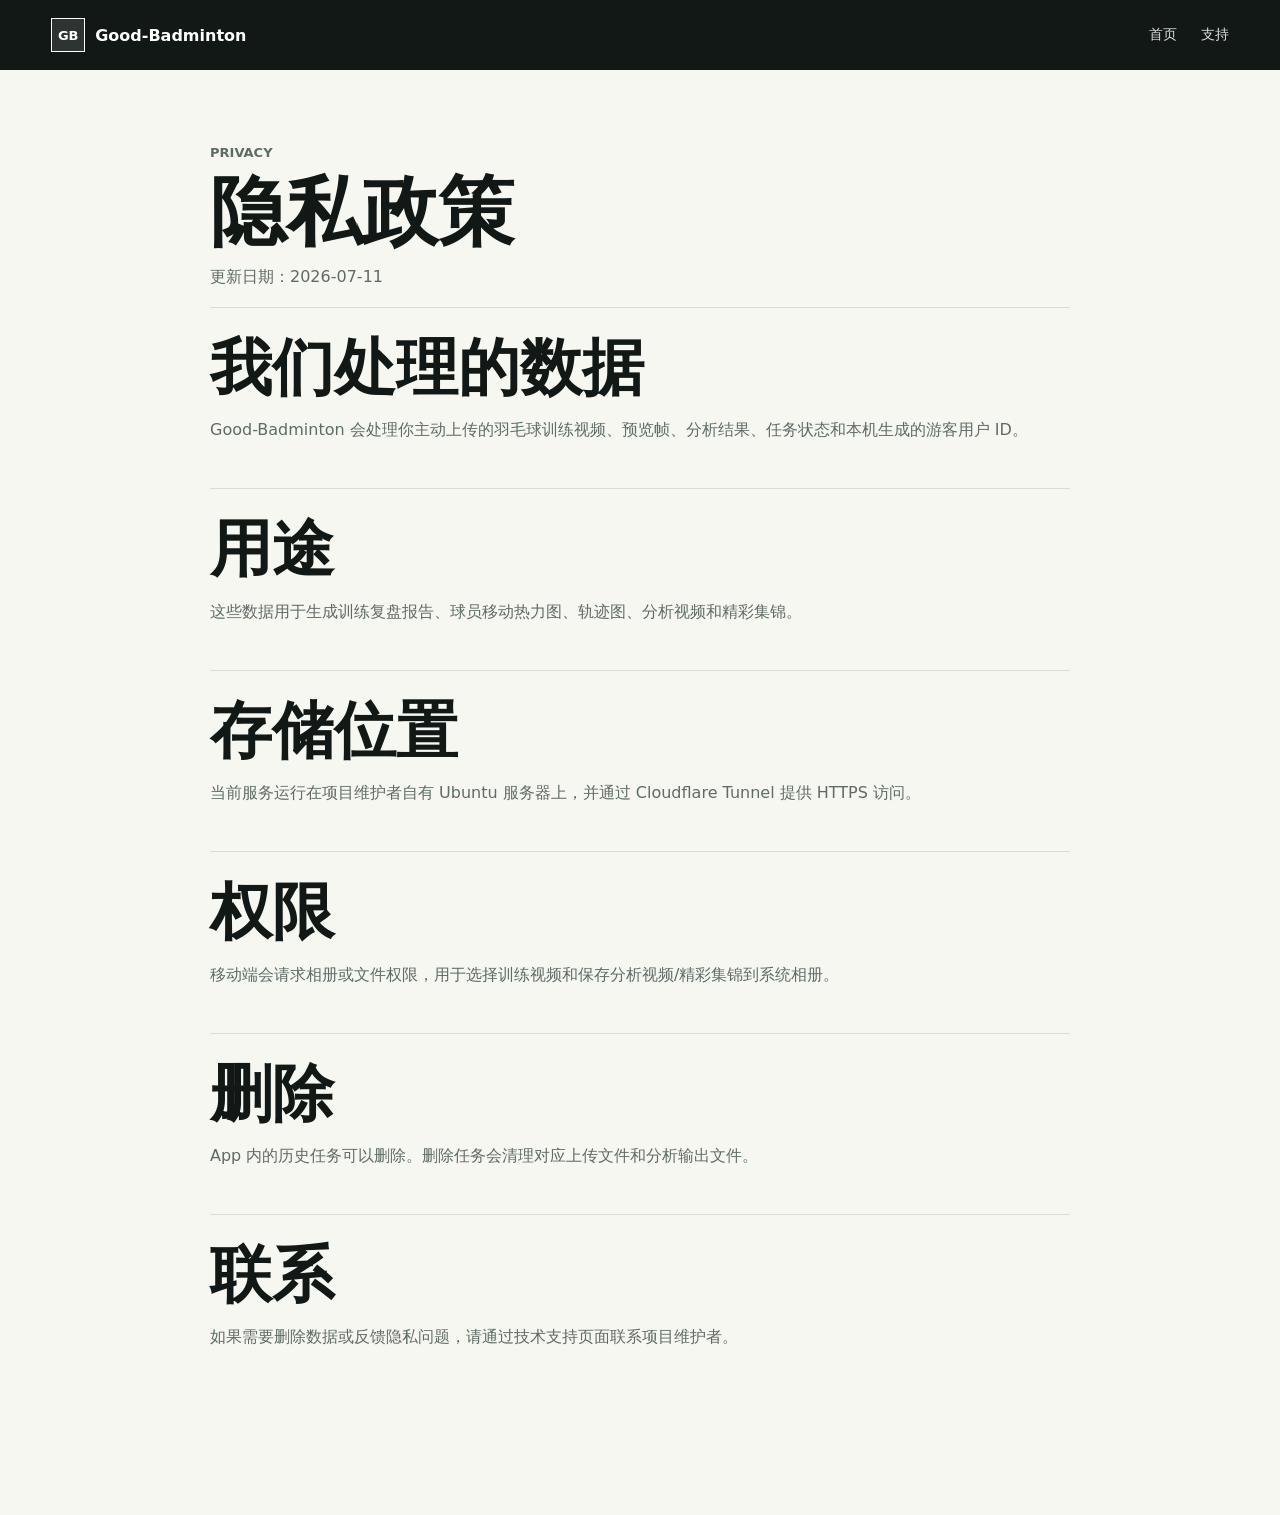
==== website/privacy.html @ c40ebda5 "feat(website): add product site and support pages" ====
<!doctype html>
<html lang="zh-CN">
  <head>
    <meta charset="utf-8" />
    <meta name="viewport" content="width=device-width, initial-scale=1" />
    <title>隐私政策 | Good-Badminton</title>
    <link rel="stylesheet" href="./styles.css" />
  </head>
  <body class="plain-page">
    <header class="site-header solid">
      <a class="brand" href="./index.html"><span class="brand-mark">GB</span><span>Good-Badminton</span></a>
      <nav class="nav-links" aria-label="主导航">
        <a href="./index.html">首页</a>
        <a href="./support.html">支持</a>
      </nav>
    </header>
    <main class="document">
      <p class="eyebrow">Privacy</p>
      <h1>隐私政策</h1>
      <p>更新日期：2026-07-11</p>
      <section>
        <h2>我们处理的数据</h2>
        <p>Good-Badminton 会处理你主动上传的羽毛球训练视频、预览帧、分析结果、任务状态和本机生成的游客用户 ID。</p>
      </section>
      <section>
        <h2>用途</h2>
        <p>这些数据用于生成训练复盘报告、球员移动热力图、轨迹图、分析视频和精彩集锦。</p>
      </section>
      <section>
        <h2>存储位置</h2>
        <p>当前服务运行在项目维护者自有 Ubuntu 服务器上，并通过 Cloudflare Tunnel 提供 HTTPS 访问。</p>
      </section>
      <section>
        <h2>权限</h2>
        <p>移动端会请求相册或文件权限，用于选择训练视频和保存分析视频/精彩集锦到系统相册。</p>
      </section>
      <section>
        <h2>删除</h2>
        <p>App 内的历史任务可以删除。删除任务会清理对应上传文件和分析输出文件。</p>
      </section>
      <section>
        <h2>联系</h2>
        <p>如果需要删除数据或反馈隐私问题，请通过技术支持页面联系项目维护者。</p>
      </section>
    </main>
  </body>
</html>
---- website/styles.css ----
:root {
  --ink: #111816;
  --muted: #5f6b66;
  --paper: #f7f7f2;
  --panel: #ffffff;
  --line: #d9ddd5;
  --green: #1c6b4a;
  --green-dark: #0e3d2c;
  --amber: #d79a2b;
  --red: #b44a45;
  --blue: #315f8c;
}

* {
  box-sizing: border-box;
}

html {
  scroll-behavior: smooth;
}

body {
  margin: 0;
  background: var(--paper);
  color: var(--ink);
  font-family: Inter, "Noto Sans SC", "Microsoft YaHei", system-ui, sans-serif;
  letter-spacing: 0;
}

a {
  color: inherit;
}

.site-header {
  position: fixed;
  top: 0;
  left: 0;
  right: 0;
  z-index: 20;
  display: flex;
  align-items: center;
  justify-content: space-between;
  padding: 18px clamp(18px, 4vw, 56px);
  color: #fff;
}

.site-header.solid {
  position: sticky;
  background: var(--ink);
}

.brand {
  display: inline-flex;
  align-items: center;
  gap: 10px;
  min-width: 0;
  text-decoration: none;
  font-weight: 800;
}

.brand-mark {
  display: grid;
  width: 34px;
  height: 34px;
  place-items: center;
  border: 1px solid currentColor;
  background: rgba(255, 255, 255, 0.12);
  font-size: 13px;
}

.nav-links {
  display: flex;
  flex-shrink: 0;
  gap: clamp(12px, 2vw, 24px);
  font-size: 14px;
}

.nav-links a {
  text-decoration: none;
  opacity: 0.86;
  white-space: nowrap;
}

.nav-links a:hover {
  opacity: 1;
}

.hero {
  position: relative;
  min-height: 88vh;
  display: flex;
  align-items: flex-end;
  overflow: hidden;
  background: var(--ink);
}

.hero-media {
  position: absolute;
  inset: 0;
  width: 100%;
  height: 100%;
  object-fit: cover;
}

.hero-shade {
  position: absolute;
  inset: 0;
  background:
    linear-gradient(90deg, rgba(6, 11, 9, 0.92), rgba(6, 11, 9, 0.5) 50%, rgba(6, 11, 9, 0.18)),
    linear-gradient(0deg, rgba(6, 11, 9, 0.82), rgba(6, 11, 9, 0.1) 45%);
}

.hero-content {
  position: relative;
  z-index: 1;
  max-width: 850px;
  padding: 0 clamp(20px, 5vw, 72px) 112px;
  color: #fff;
}

.eyebrow {
  margin: 0 0 12px;
  color: var(--amber);
  font-size: 13px;
  font-weight: 800;
  text-transform: uppercase;
}

h1,
h2,
h3,
p {
  letter-spacing: 0;
}

h1 {
  margin: 0;
  font-size: clamp(58px, 9vw, 132px);
  line-height: 0.92;
}

h2 {
  margin: 0;
  font-size: clamp(32px, 5vw, 62px);
  line-height: 1.04;
}

h3 {
  margin: 0 0 10px;
  font-size: 20px;
}

.hero-copy {
  max-width: 680px;
  margin: 26px 0 0;
  color: rgba(255, 255, 255, 0.86);
  font-size: clamp(18px, 2.2vw, 25px);
  line-height: 1.55;
}

.hero-actions {
  display: flex;
  flex-wrap: wrap;
  gap: 12px;
  margin-top: 32px;
}

.button {
  display: inline-flex;
  align-items: center;
  min-height: 46px;
  padding: 0 18px;
  border: 1px solid rgba(255, 255, 255, 0.55);
  text-decoration: none;
  font-weight: 800;
}

.button.primary {
  background: #fff;
  color: var(--ink);
}

.button.secondary {
  color: #fff;
}

.live-strip {
  position: absolute;
  left: clamp(20px, 5vw, 72px);
  right: clamp(20px, 5vw, 72px);
  bottom: 26px;
  z-index: 2;
  display: flex;
  align-items: center;
  gap: 12px;
  min-height: 46px;
  color: #fff;
  border-top: 1px solid rgba(255, 255, 255, 0.3);
  font-size: 14px;
}

.pulse {
  width: 10px;
  height: 10px;
  border-radius: 50%;
  background: var(--red);
}

.pulse.ok {
  background: #55d584;
}

.strip-divider {
  width: 1px;
  height: 20px;
  background: rgba(255, 255, 255, 0.4);
}

.section,
.split-section {
  padding: clamp(58px, 9vw, 118px) clamp(20px, 5vw, 72px);
}

.section-heading {
  max-width: 940px;
  margin-bottom: 32px;
}

.workflow,
.status-grid {
  display: grid;
  grid-template-columns: repeat(4, minmax(0, 1fr));
  gap: 14px;
}

.step,
.status-grid article {
  min-height: 210px;
  padding: 22px;
  background: var(--panel);
  border: 1px solid var(--line);
}

.step span {
  display: block;
  margin-bottom: 38px;
  color: var(--green);
  font-weight: 900;
}

.step p,
.status-grid p,
.copy-panel p,
.document p,
.document li {
  color: var(--muted);
  line-height: 1.75;
}

.split-section {
  display: grid;
  grid-template-columns: minmax(0, 1fr) minmax(280px, 430px);
  gap: clamp(28px, 6vw, 88px);
  align-items: center;
  background: #e9eee8;
}

.copy-panel {
  max-width: 800px;
}

.facts {
  display: grid;
  gap: 14px;
  margin-top: 28px;
}

.facts div {
  display: grid;
  grid-template-columns: 128px 1fr;
  gap: 14px;
  padding: 14px 0;
  border-top: 1px solid #cbd4ca;
}

.facts dt {
  font-weight: 900;
}

.facts dd {
  margin: 0;
  color: var(--muted);
  overflow-wrap: anywhere;
}

.phone-frame {
  padding: 12px;
  background: #101816;
  border: 1px solid #2f3a36;
  box-shadow: 0 22px 80px rgba(13, 26, 20, 0.25);
}

.phone-frame img {
  display: block;
  width: 100%;
  aspect-ratio: 9 / 16;
  object-fit: cover;
}

.media-section {
  background: var(--ink);
  color: #fff;
}

.media-grid {
  display: grid;
  grid-template-columns: repeat(2, minmax(0, 1fr));
  gap: 18px;
}

figure {
  margin: 0;
  background: #0c1110;
  border: 1px solid rgba(255, 255, 255, 0.12);
}

figure img {
  display: block;
  width: 100%;
  height: 340px;
  object-fit: cover;
  object-position: top center;
}

figcaption {
  padding: 14px 16px;
  color: rgba(255, 255, 255, 0.82);
  font-weight: 800;
}

.status-section {
  background: var(--paper);
}

.status-grid {
  grid-template-columns: repeat(3, minmax(0, 1fr));
}

.site-footer {
  display: flex;
  justify-content: space-between;
  gap: 16px;
  padding: 28px clamp(20px, 5vw, 72px);
  color: #fff;
  background: var(--ink);
}

.site-footer nav {
  display: flex;
  gap: 16px;
  flex-wrap: wrap;
}

.site-footer a {
  color: #fff;
  text-decoration: none;
  opacity: 0.78;
}

.plain-page {
  background: var(--paper);
}

.document {
  width: min(860px, calc(100% - 40px));
  margin: 72px auto 120px;
}

.document h1 {
  color: var(--ink);
  font-size: clamp(42px, 7vw, 76px);
}

.document section {
  padding: 28px 0;
  border-top: 1px solid var(--line);
}

.document pre {
  overflow-x: auto;
  padding: 18px;
  background: #111816;
  color: #edf5ef;
}

@media (max-width: 840px) {
  .site-header {
    align-items: center;
    gap: 12px;
    padding: 14px 18px;
  }

  .nav-links {
    gap: 12px;
    font-size: 13px;
  }

  .hero {
    min-height: 92vh;
  }

  .hero-content {
    padding: 0 20px 110px;
  }

  .live-strip {
    left: 20px;
    right: 20px;
    flex-wrap: wrap;
    align-content: center;
  }

  .workflow,
  .status-grid,
  .media-grid,
  .split-section {
    grid-template-columns: 1fr;
  }

  .step {
    min-height: 160px;
  }

  .facts div {
    grid-template-columns: 1fr;
  }

  figure img {
    height: 260px;
  }

  .site-footer {
    flex-direction: column;
  }
}
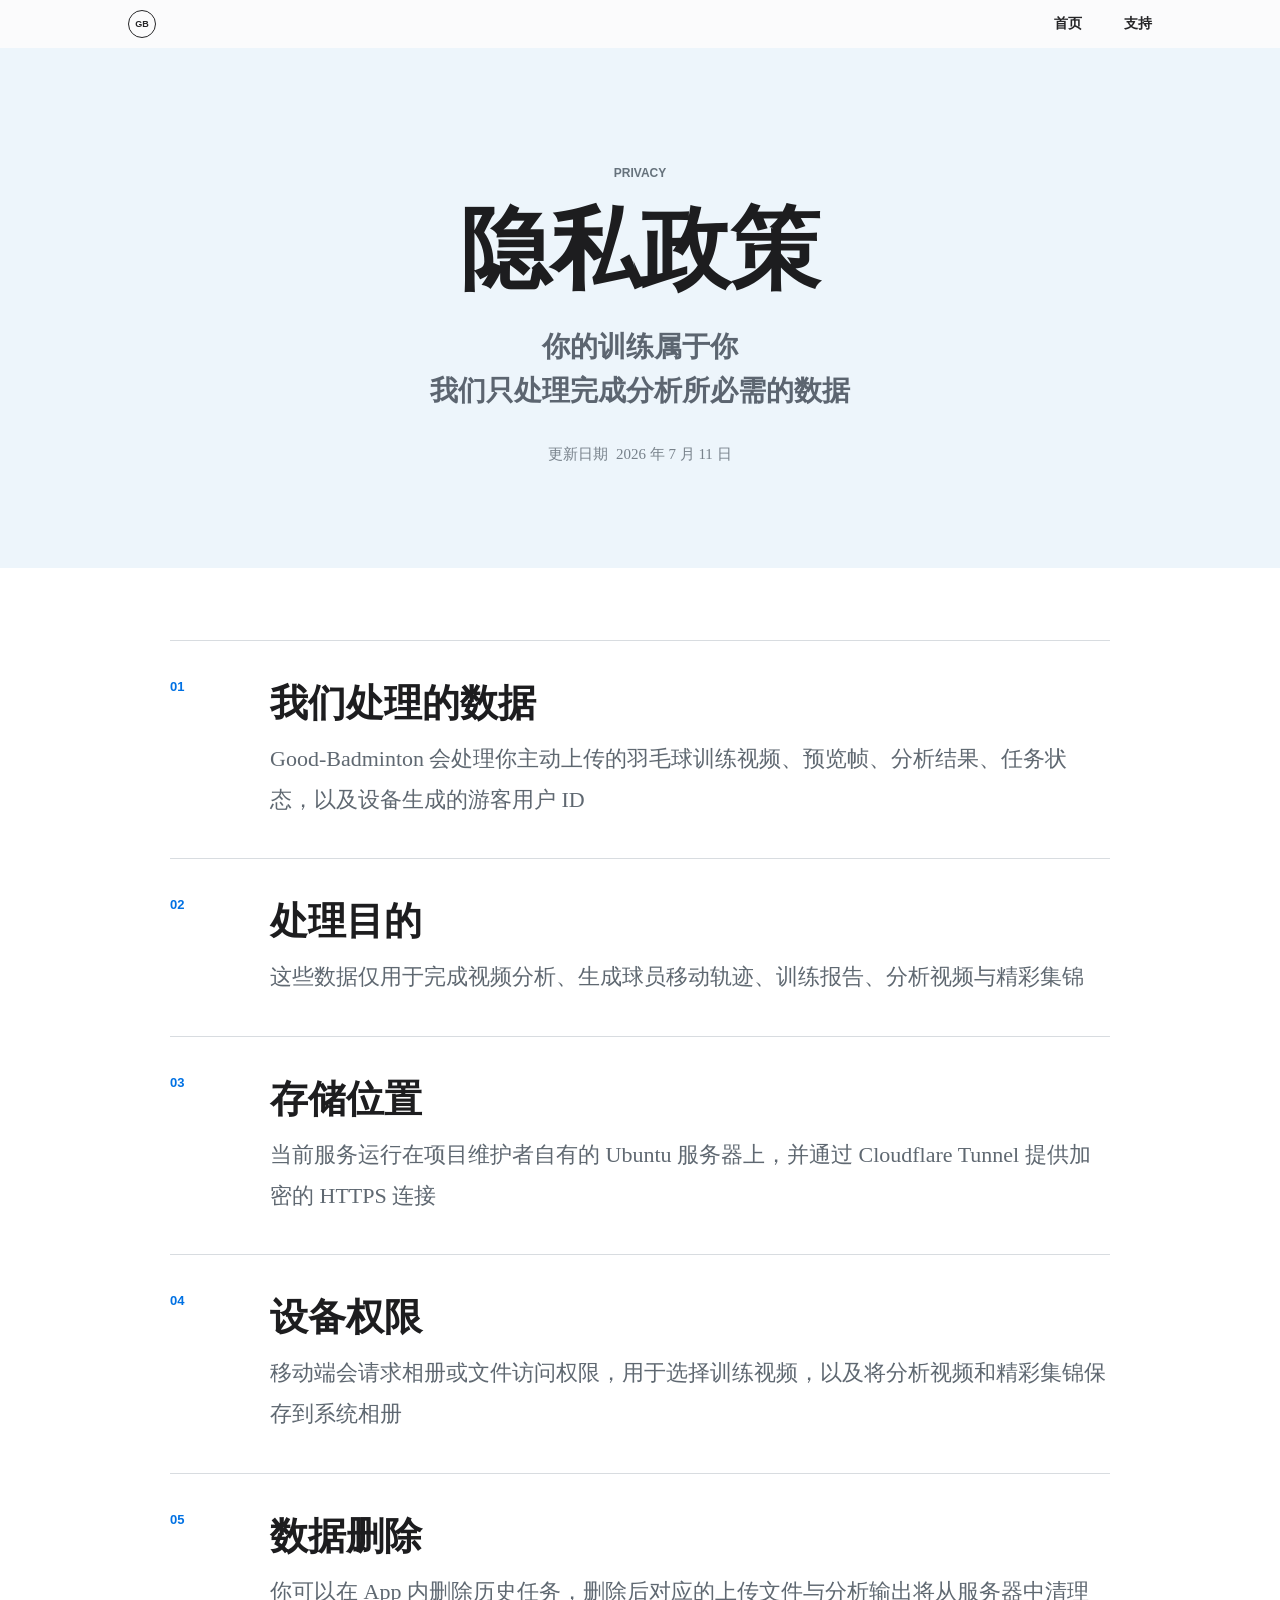
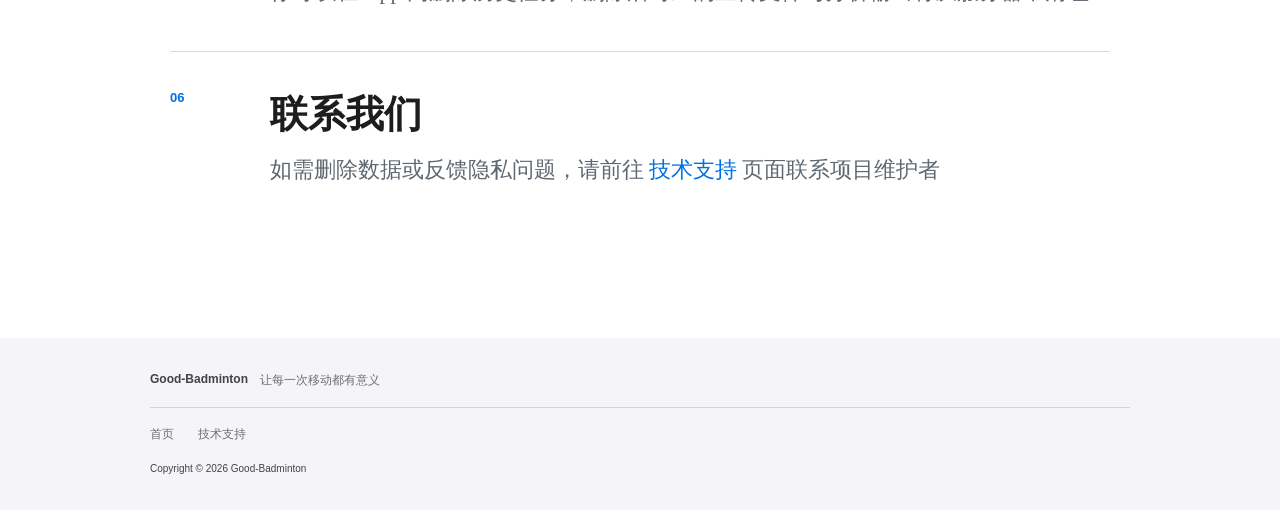
==== commit 5010d376: "feat(website): align privacy and support pages with brand" ====
--- a/website/privacy.html
+++ b/website/privacy.html
@@ -3,45 +3,34 @@
   <head>
     <meta charset="utf-8" />
     <meta name="viewport" content="width=device-width, initial-scale=1" />
+    <meta name="description" content="Good-Badminton 隐私政策" />
     <title>隐私政策 | Good-Badminton</title>
-    <link rel="stylesheet" href="./styles.css" />
+    <link rel="stylesheet" href="./landing-apple.css?v=20260711-4" />
   </head>
-  <body class="plain-page">
-    <header class="site-header solid">
-      <a class="brand" href="./index.html"><span class="brand-mark">GB</span><span>Good-Badminton</span></a>
-      <nav class="nav-links" aria-label="主导航">
-        <a href="./index.html">首页</a>
-        <a href="./support.html">支持</a>
-      </nav>
+  <body class="legal-page">
+    <header class="global-nav">
+      <a class="symbol" href="./index.html" aria-label="Good-Badminton 首页">GB</a>
+      <nav aria-label="主导航"><a href="./index.html">首页</a><a href="./support.html">支持</a></nav>
     </header>
-    <main class="document">
-      <p class="eyebrow">Privacy</p>
-      <h1>隐私政策</h1>
-      <p>更新日期：2026-07-11</p>
-      <section>
-        <h2>我们处理的数据</h2>
-        <p>Good-Badminton 会处理你主动上传的羽毛球训练视频、预览帧、分析结果、任务状态和本机生成的游客用户 ID。</p>
+
+    <main>
+      <section class="legal-hero">
+        <p class="legal-label">PRIVACY</p>
+        <h1>隐私政策</h1>
+        <p class="legal-intro">你的训练属于你<br />我们只处理完成分析所必需的数据</p>
+        <p class="updated">更新日期&nbsp;&nbsp;2026 年 7 月 11 日</p>
       </section>
-      <section>
-        <h2>用途</h2>
-        <p>这些数据用于生成训练复盘报告、球员移动热力图、轨迹图、分析视频和精彩集锦。</p>
-      </section>
-      <section>
-        <h2>存储位置</h2>
-        <p>当前服务运行在项目维护者自有 Ubuntu 服务器上，并通过 Cloudflare Tunnel 提供 HTTPS 访问。</p>
-      </section>
-      <section>
-        <h2>权限</h2>
-        <p>移动端会请求相册或文件权限，用于选择训练视频和保存分析视频/精彩集锦到系统相册。</p>
-      </section>
-      <section>
-        <h2>删除</h2>
-        <p>App 内的历史任务可以删除。删除任务会清理对应上传文件和分析输出文件。</p>
-      </section>
-      <section>
-        <h2>联系</h2>
-        <p>如果需要删除数据或反馈隐私问题，请通过技术支持页面联系项目维护者。</p>
-      </section>
+
+      <div class="legal-content">
+        <section><span>01</span><div><h2>我们处理的数据</h2><p>Good-Badminton 会处理你主动上传的羽毛球训练视频、预览帧、分析结果、任务状态，以及设备生成的游客用户 ID</p></div></section>
+        <section><span>02</span><div><h2>处理目的</h2><p>这些数据仅用于完成视频分析、生成球员移动轨迹、训练报告、分析视频与精彩集锦</p></div></section>
+        <section><span>03</span><div><h2>存储位置</h2><p>当前服务运行在项目维护者自有的 Ubuntu 服务器上，并通过 Cloudflare Tunnel 提供加密的 HTTPS 连接</p></div></section>
+        <section><span>04</span><div><h2>设备权限</h2><p>移动端会请求相册或文件访问权限，用于选择训练视频，以及将分析视频和精彩集锦保存到系统相册</p></div></section>
+        <section><span>05</span><div><h2>数据删除</h2><p>你可以在 App 内删除历史任务，删除后对应的上传文件与分析输出将从服务器中清理</p></div></section>
+        <section><span>06</span><div><h2>联系我们</h2><p>如需删除数据或反馈隐私问题，请前往<a href="./support.html">技术支持</a>页面联系项目维护者</p></div></section>
+      </div>
     </main>
+
+    <footer><div><strong>Good-Badminton</strong><span>让每一次移动都有意义</span></div><nav><a href="./index.html">首页</a><a href="./support.html">技术支持</a></nav><small>Copyright © 2026 Good-Badminton</small></footer>
   </body>
 </html>
--- a/website/landing-apple.css
+++ b/website/landing-apple.css
@@ -0,0 +1,116 @@
+:root { --ink: #1d1d1f; --blue: #0071e3; --blue-bright: #2997ff; --soft: #f5f5f7; --ice: #edf5fb; }
+* { box-sizing: border-box; }
+html { scroll-behavior: smooth; }
+body { margin: 0; background: #fff; color: var(--ink); font-family: KaiTi, STKaiti, "AR PL UKai CN", "Noto Serif CJK SC", serif; letter-spacing: 0; }
+a { color: inherit; }
+.global-nav { position: sticky; z-index: 50; top: 0; height: 48px; display: flex; align-items: center; justify-content: space-between; padding: 0 max(22px, calc((100vw - 1024px) / 2)); background: rgba(250,250,252,.82); color: #252527; backdrop-filter: saturate(180%) blur(20px); }
+.symbol { display: grid; width: 28px; height: 28px; place-items: center; border: 1.5px solid #252527; border-radius: 50%; font-family: -apple-system, BlinkMacSystemFont, "Segoe UI", Arial, sans-serif; font-size: 9px; font-weight: 750; text-decoration: none; }
+.global-nav nav { display: flex; gap: clamp(22px, 4vw, 42px); }
+.global-nav nav a { font-size: 14px; font-weight: 600; text-decoration: none; }
+.global-nav nav a:hover { color: var(--blue); }
+.light-section, .dark-section { position: relative; overflow: hidden; }
+.hero { min-height: calc(100svh - 48px); display: flex; flex-direction: column; align-items: center; background: var(--ice); text-align: center; }
+.headline { position: relative; z-index: 2; width: min(1100px, 100%); padding: clamp(50px, 7vh, 78px) 24px 0; }
+.product-name { margin: 0 0 9px; font-family: -apple-system, BlinkMacSystemFont, "Segoe UI", Arial, sans-serif; font-size: clamp(21px, 2vw, 29px); font-weight: 650; }
+h1, h2, p { letter-spacing: 0; }
+h1 { margin: 0; font-size: clamp(44px, 5vw, 70px); font-weight: 700; line-height: 1.18; }
+.links { display: flex; justify-content: center; gap: 34px; margin-top: 22px; }
+.links a, .statement-copy > a { color: var(--blue); font-size: clamp(18px, 1.45vw, 21px); font-weight: 600; text-decoration: none; }
+.links a:hover, .statement-copy > a:hover { text-decoration: underline; }
+.hero-product { width: 100%; min-height: 420px; flex: 1; display: block; object-fit: cover; object-position: center; mix-blend-mode: multiply; }
+.statement { min-height: 92svh; display: grid; align-items: center; padding: 11vh clamp(24px, 8vw, 130px); background: #020406; color: #f5f5f7; }
+.dark-product { position: absolute; inset: 0; width: 100%; height: 100%; object-fit: cover; object-position: center; }
+.statement::after { content: ""; position: absolute; inset: 0; background: linear-gradient(90deg, rgba(0,0,0,.32), transparent 56%); }
+.statement-copy { position: relative; z-index: 2; width: min(720px, 52vw); }
+.statement-copy p, .detail-copy p, .closing-copy p { margin: 0 0 15px; font-size: clamp(21px, 1.8vw, 27px); font-weight: 600; line-height: 1.4; }
+.statement h2, .detail h2, .closing h2 { margin: 0; font-size: clamp(52px, 7vw, 96px); font-weight: 700; line-height: 1.12; }
+.statement h2 span { color: #a7c9e8; }
+.statement-copy > a { display: inline-block; margin-top: 30px; color: var(--blue-bright); }
+.detail { min-height: 100svh; display: flex; flex-direction: column; align-items: center; justify-content: space-between; padding: 12vh 24px 0; background: #fff; text-align: center; }
+.detail-copy { position: relative; z-index: 2; width: min(1100px, 100%); }
+.detail h2 { font-size: clamp(50px, 6.5vw, 90px); }
+.detail h2 span { background: linear-gradient(90deg, #0071e3, #53b7df); -webkit-background-clip: text; color: transparent; }
+.detail-product { display: block; width: min(1200px, 100vw); height: min(54vw, 560px); object-fit: cover; object-position: center 64%; mix-blend-mode: multiply; }
+.closing { min-height: 72svh; display: grid; place-items: center; padding: 80px 24px; background: radial-gradient(circle at 50% 85%, #15334c 0, #07111a 34%, #020406 70%); color: #f5f5f7; text-align: center; }
+.closing h2 { background: linear-gradient(90deg, #f5f5f7, #a5bdcf); -webkit-background-clip: text; color: transparent; }
+.closing .links a { color: #2997ff; }
+footer { padding: 34px max(22px, calc((100vw - 980px) / 2)); background: var(--soft); color: #6e6e73; font-size: 12px; }
+footer > div { display: flex; gap: 12px; padding-bottom: 18px; border-bottom: 1px solid #d2d2d7; }
+footer strong, footer small { color: #424245; font-family: -apple-system, BlinkMacSystemFont, "Segoe UI", Arial, sans-serif; }
+footer nav { display: flex; gap: 24px; padding: 18px 0; }
+footer a { text-decoration: none; } footer a:hover { text-decoration: underline; }
+.reveal { opacity: 0; transform: translateY(28px); transition: opacity .8s ease, transform .8s ease; }
+.reveal.visible { opacity: 1; transform: translateY(0); }
+@media (max-width: 600px) {
+  .global-nav { padding: 0 18px; }
+  .global-nav nav { gap: 18px; }
+  .headline { padding: 42px 18px 0; }
+  .product-name { margin-bottom: 8px; font-size: 20px; }
+  h1 { font-size: clamp(38px, 11vw, 46px); line-height: 1.2; }
+  .links { gap: 20px; margin-top: 15px; }
+  .links a, .statement-copy > a { font-size: 17px; }
+  .hero-product { min-height: 410px; object-position: 42% center; }
+  .statement { min-height: 82svh; padding: 76px 22px; align-items: start; }
+  .statement-copy { width: 100%; }
+  .dark-product { object-position: 61% center; opacity: .82; }
+  .statement::after { background: linear-gradient(0deg, rgba(0,0,0,.15), rgba(0,0,0,.82) 78%); }
+  .statement-copy p, .detail-copy p, .closing-copy p { margin-bottom: 10px; font-size: 19px; }
+  .statement h2, .detail h2, .closing h2 { font-size: clamp(42px, 12.5vw, 52px); line-height: 1.16; }
+  .detail { min-height: 84svh; padding: 76px 18px 0; }
+  .detail-product { width: calc(100% + 36px); height: 350px; max-width: none; object-position: 41% center; }
+  .closing { min-height: 60svh; }
+  footer > div { flex-direction: column; }
+}
+@media (min-width: 601px) and (max-width: 1024px) {
+  .headline { padding-top: 58px; }
+  .hero-product { object-position: 45% center; }
+  .statement { min-height: 82svh; padding-inline: 7vw; }
+  .statement-copy { width: 54vw; }
+  .detail { min-height: 88svh; padding-top: 9vh; }
+}
+@media (min-width: 1600px) {
+  .hero-product { max-height: 760px; }
+  .statement, .detail { min-height: 900px; }
+}
+@media (prefers-reduced-motion: reduce) { html { scroll-behavior: auto; } .reveal { opacity: 1; transform: none; transition: none; } }
+
+/* Privacy and support */
+.legal-page { background: #fff; }
+.legal-hero { min-height: 520px; display: flex; flex-direction: column; align-items: center; justify-content: center; padding: 84px 24px 70px; background: var(--ice); text-align: center; }
+.legal-label { margin: 0 0 18px; color: #66727c; font-family: -apple-system, BlinkMacSystemFont, "Segoe UI", Arial, sans-serif; font-size: 12px; font-weight: 700; }
+.legal-hero h1 { margin: 0; font-size: clamp(56px, 7vw, 92px); line-height: 1.15; }
+.legal-intro { margin: 24px 0 0; color: #5c6570; font-size: clamp(22px, 2.2vw, 30px); font-weight: 600; line-height: 1.55; }
+.updated { margin: 32px 0 0; color: #78828b; font-size: 15px; }
+.legal-content { width: min(940px, calc(100% - 48px)); margin: 0 auto; padding: 72px 0 110px; }
+.legal-content section { display: grid; grid-template-columns: 72px 1fr; gap: 28px; padding: 38px 0; border-top: 1px solid #d8dce0; }
+.legal-content section > span, .support-grid article > span { color: var(--blue); font-family: -apple-system, BlinkMacSystemFont, "Segoe UI", Arial, sans-serif; font-size: 13px; font-weight: 700; }
+.legal-content h2, .support-grid h2, .support-closing h2 { margin: 0; font-size: clamp(28px, 3vw, 40px); line-height: 1.25; }
+.legal-content p, .support-grid p { margin: 12px 0 0; color: #5f6871; font-size: clamp(18px, 1.8vw, 22px); line-height: 1.85; }
+.legal-content p a { margin: 0 5px; color: var(--blue); text-decoration: none; }
+.support-hero { min-height: 580px; background: radial-gradient(circle at 50% 110%, #d7ebfa, #edf5fb 52%, #f7fafc); }
+.status-link { display: flex; align-items: center; gap: 12px; min-width: min(360px, calc(100vw - 48px)); margin-top: 36px; padding: 15px 20px; border: 1px solid #ccd7df; border-radius: 8px; background: rgba(255,255,255,.65); font-size: 18px; font-weight: 600; text-decoration: none; }
+.status-link i { width: 9px; height: 9px; border-radius: 50%; background: #30b45a; box-shadow: 0 0 0 5px rgba(48,180,90,.12); }
+.status-link.offline i { background: #d24a43; box-shadow: 0 0 0 5px rgba(210,74,67,.12); }
+.status-link b { margin-left: auto; color: var(--blue); font-family: Arial, sans-serif; font-size: 24px; }
+.support-grid { width: min(1120px, calc(100% - 48px)); display: grid; grid-template-columns: repeat(2, minmax(0, 1fr)); margin: 0 auto; padding: 80px 0; }
+.support-grid article { min-height: 290px; padding: 36px 42px; border-top: 1px solid #d8dce0; }
+.support-grid article:nth-child(odd) { border-right: 1px solid #d8dce0; }
+.support-grid h2 { margin-top: 30px; }
+.support-closing { padding: 100px 24px 110px; background: #05080b; color: #f5f5f7; text-align: center; }
+.support-closing p { margin: 0 0 12px; color: #9fb5c5; font-size: 21px; }
+.support-closing h2 { font-size: clamp(44px, 6vw, 76px); }
+.support-closing a { display: inline-block; margin-top: 26px; color: var(--blue-bright); font-size: 20px; text-decoration: none; }
+@media (max-width: 600px) {
+  .legal-hero, .support-hero { min-height: 470px; padding: 68px 20px 58px; }
+  .legal-hero h1 { font-size: 54px; }
+  .legal-intro { font-size: 21px; }
+  .legal-content { width: calc(100% - 40px); padding: 44px 0 76px; }
+  .legal-content section { grid-template-columns: 36px 1fr; gap: 14px; padding: 30px 0; }
+  .legal-content h2, .support-grid h2 { font-size: 29px; }
+  .legal-content p, .support-grid p { font-size: 18px; line-height: 1.75; }
+  .support-grid { width: calc(100% - 40px); grid-template-columns: 1fr; padding: 48px 0; }
+  .support-grid article { min-height: 0; padding: 30px 0; }
+  .support-grid article:nth-child(odd) { border-right: 0; }
+  .support-grid h2 { margin-top: 18px; }
+  .support-closing { padding: 78px 20px 84px; }
+}
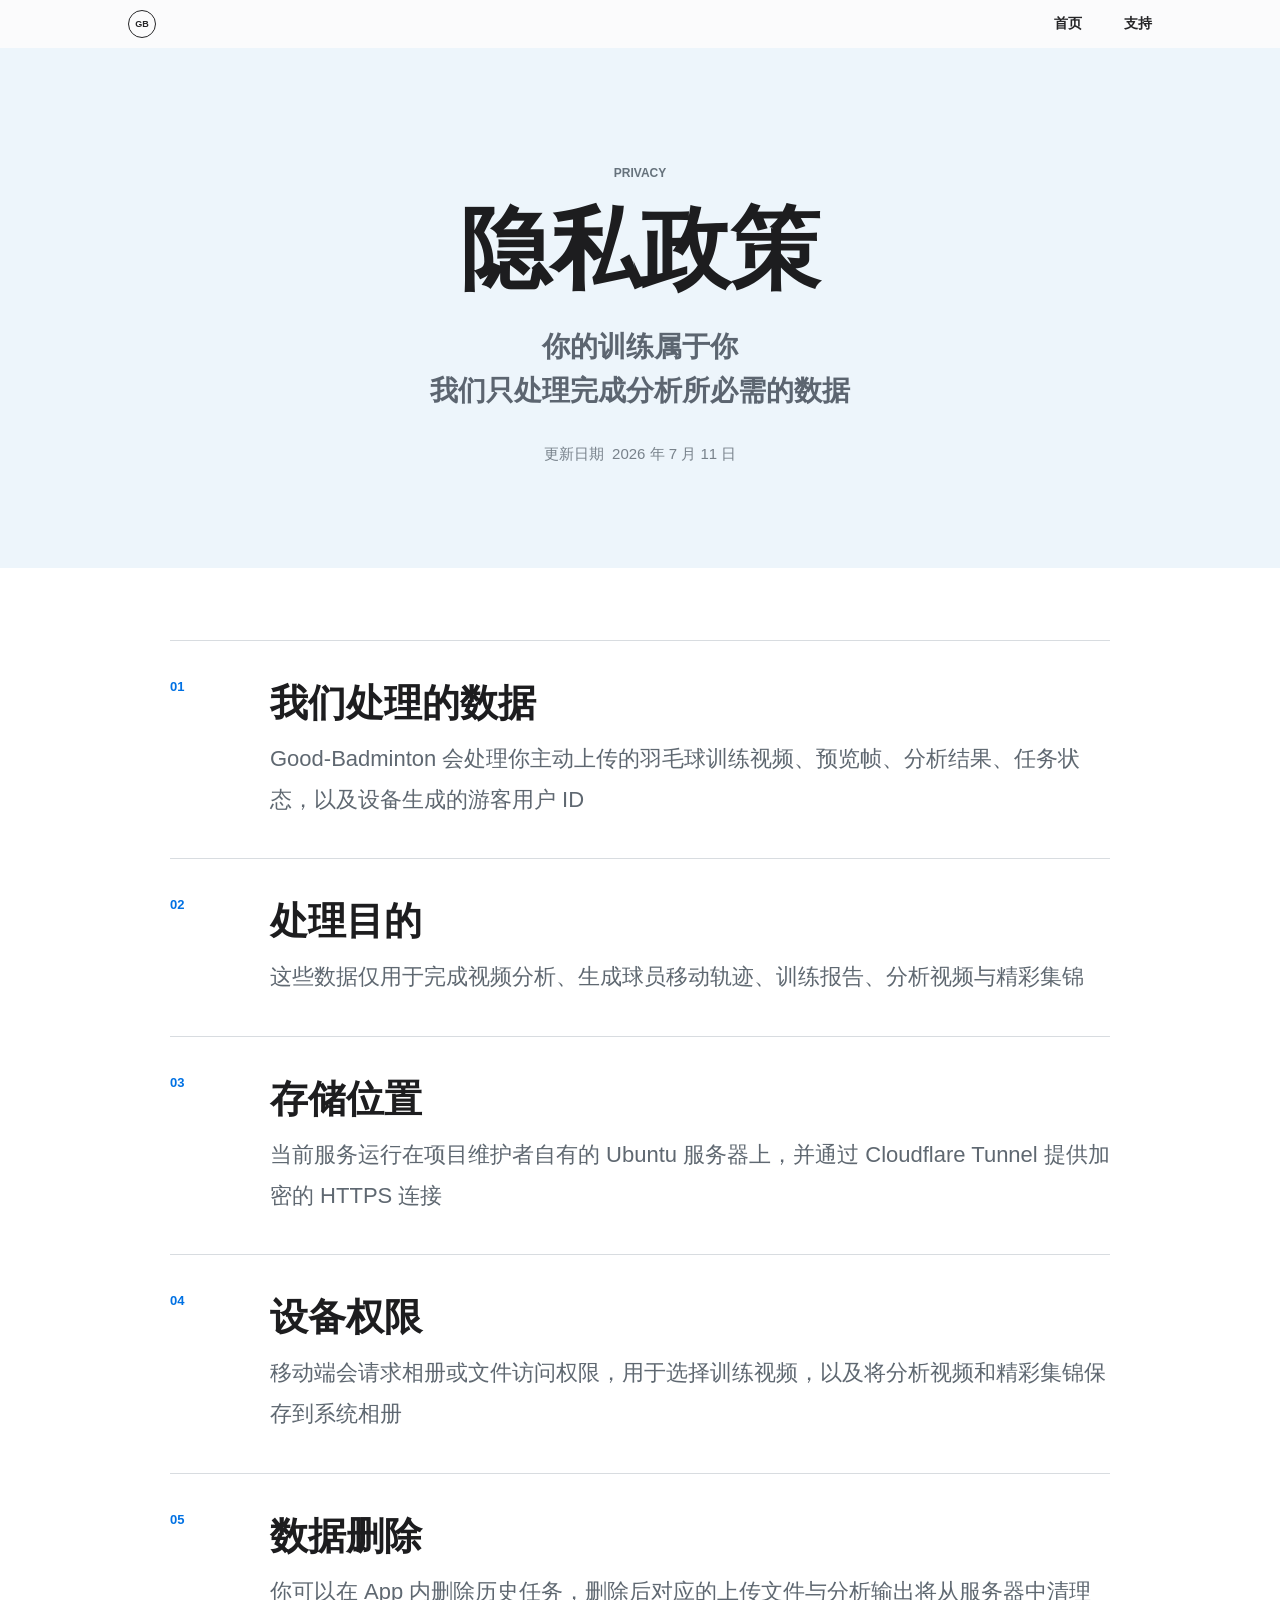
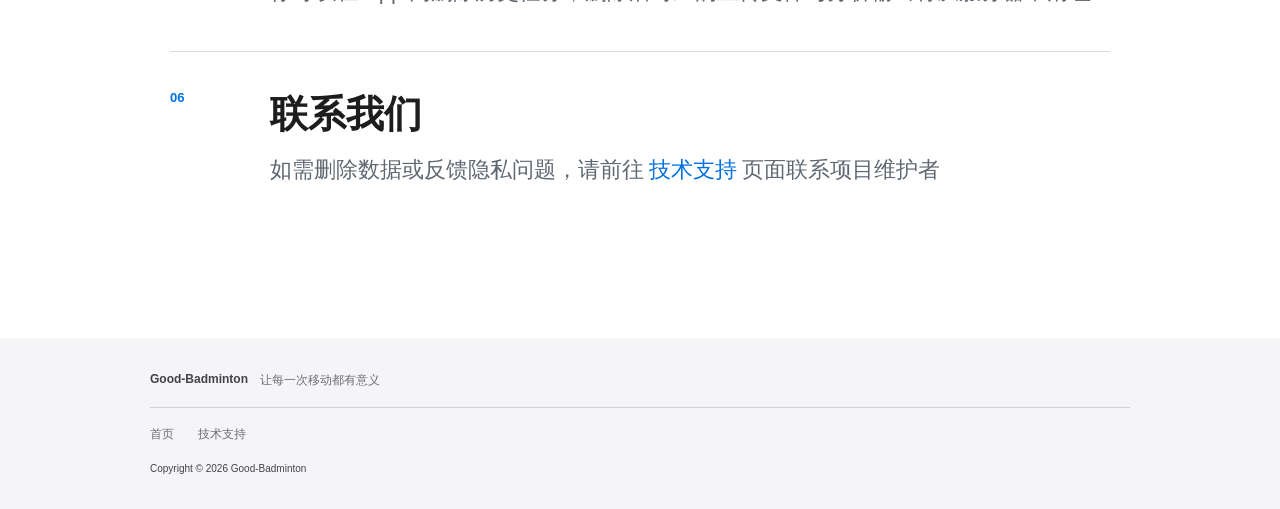
==== commit 8c128fe4: "fix(website): restore system fonts and enlarge product imagery" ====
--- a/website/privacy.html
+++ b/website/privacy.html
@@ -5,7 +5,7 @@
     <meta name="viewport" content="width=device-width, initial-scale=1" />
     <meta name="description" content="Good-Badminton 隐私政策" />
     <title>隐私政策 | Good-Badminton</title>
-    <link rel="stylesheet" href="./landing-apple.css?v=20260711-4" />
+    <link rel="stylesheet" href="./landing-apple.css?v=20260711-5" />
   </head>
   <body class="legal-page">
     <header class="global-nav">
--- a/website/landing-apple.css
+++ b/website/landing-apple.css
@@ -1,7 +1,7 @@
 :root { --ink: #1d1d1f; --blue: #0071e3; --blue-bright: #2997ff; --soft: #f5f5f7; --ice: #edf5fb; }
 * { box-sizing: border-box; }
 html { scroll-behavior: smooth; }
-body { margin: 0; background: #fff; color: var(--ink); font-family: KaiTi, STKaiti, "AR PL UKai CN", "Noto Serif CJK SC", serif; letter-spacing: 0; }
+body { margin: 0; background: #fff; color: var(--ink); font-family: -apple-system, BlinkMacSystemFont, "Segoe UI", "Noto Sans CJK SC", "Microsoft YaHei", Arial, sans-serif; letter-spacing: 0; }
 a { color: inherit; }
 .global-nav { position: sticky; z-index: 50; top: 0; height: 48px; display: flex; align-items: center; justify-content: space-between; padding: 0 max(22px, calc((100vw - 1024px) / 2)); background: rgba(250,250,252,.82); color: #252527; backdrop-filter: saturate(180%) blur(20px); }
 .symbol { display: grid; width: 28px; height: 28px; place-items: center; border: 1.5px solid #252527; border-radius: 50%; font-family: -apple-system, BlinkMacSystemFont, "Segoe UI", Arial, sans-serif; font-size: 9px; font-weight: 750; text-decoration: none; }
@@ -30,9 +30,9 @@
 .detail-copy { position: relative; z-index: 2; width: min(1100px, 100%); }
 .detail h2 { font-size: clamp(50px, 6.5vw, 90px); }
 .detail h2 span { background: linear-gradient(90deg, #0071e3, #53b7df); -webkit-background-clip: text; color: transparent; }
-.detail-product { display: block; width: min(1200px, 100vw); height: min(54vw, 560px); object-fit: cover; object-position: center 64%; mix-blend-mode: multiply; }
+.detail-product { display: block; width: 100vw; height: min(62svh, 720px); min-height: 520px; object-fit: cover; object-position: center 58%; mix-blend-mode: multiply; }
 .closing { min-height: 72svh; display: grid; place-items: center; padding: 80px 24px; background: radial-gradient(circle at 50% 85%, #15334c 0, #07111a 34%, #020406 70%); color: #f5f5f7; text-align: center; }
-.closing h2 { background: linear-gradient(90deg, #f5f5f7, #a5bdcf); -webkit-background-clip: text; color: transparent; }
+.closing h2 { background: linear-gradient(90deg, #f5f5f7 0%, #dcecf8 22%, #3a9fe8 50%, #dcecf8 78%, #f5f5f7 100%); -webkit-background-clip: text; color: transparent; }
 .closing .links a { color: #2997ff; }
 footer { padding: 34px max(22px, calc((100vw - 980px) / 2)); background: var(--soft); color: #6e6e73; font-size: 12px; }
 footer > div { display: flex; gap: 12px; padding-bottom: 18px; border-bottom: 1px solid #d2d2d7; }
@@ -57,7 +57,7 @@
   .statement-copy p, .detail-copy p, .closing-copy p { margin-bottom: 10px; font-size: 19px; }
   .statement h2, .detail h2, .closing h2 { font-size: clamp(42px, 12.5vw, 52px); line-height: 1.16; }
   .detail { min-height: 84svh; padding: 76px 18px 0; }
-  .detail-product { width: calc(100% + 36px); height: 350px; max-width: none; object-position: 41% center; }
+  .detail-product { width: calc(100% + 36px); height: 48svh; min-height: 390px; max-width: none; object-position: 40% center; }
   .closing { min-height: 60svh; }
   footer > div { flex-direction: column; }
 }
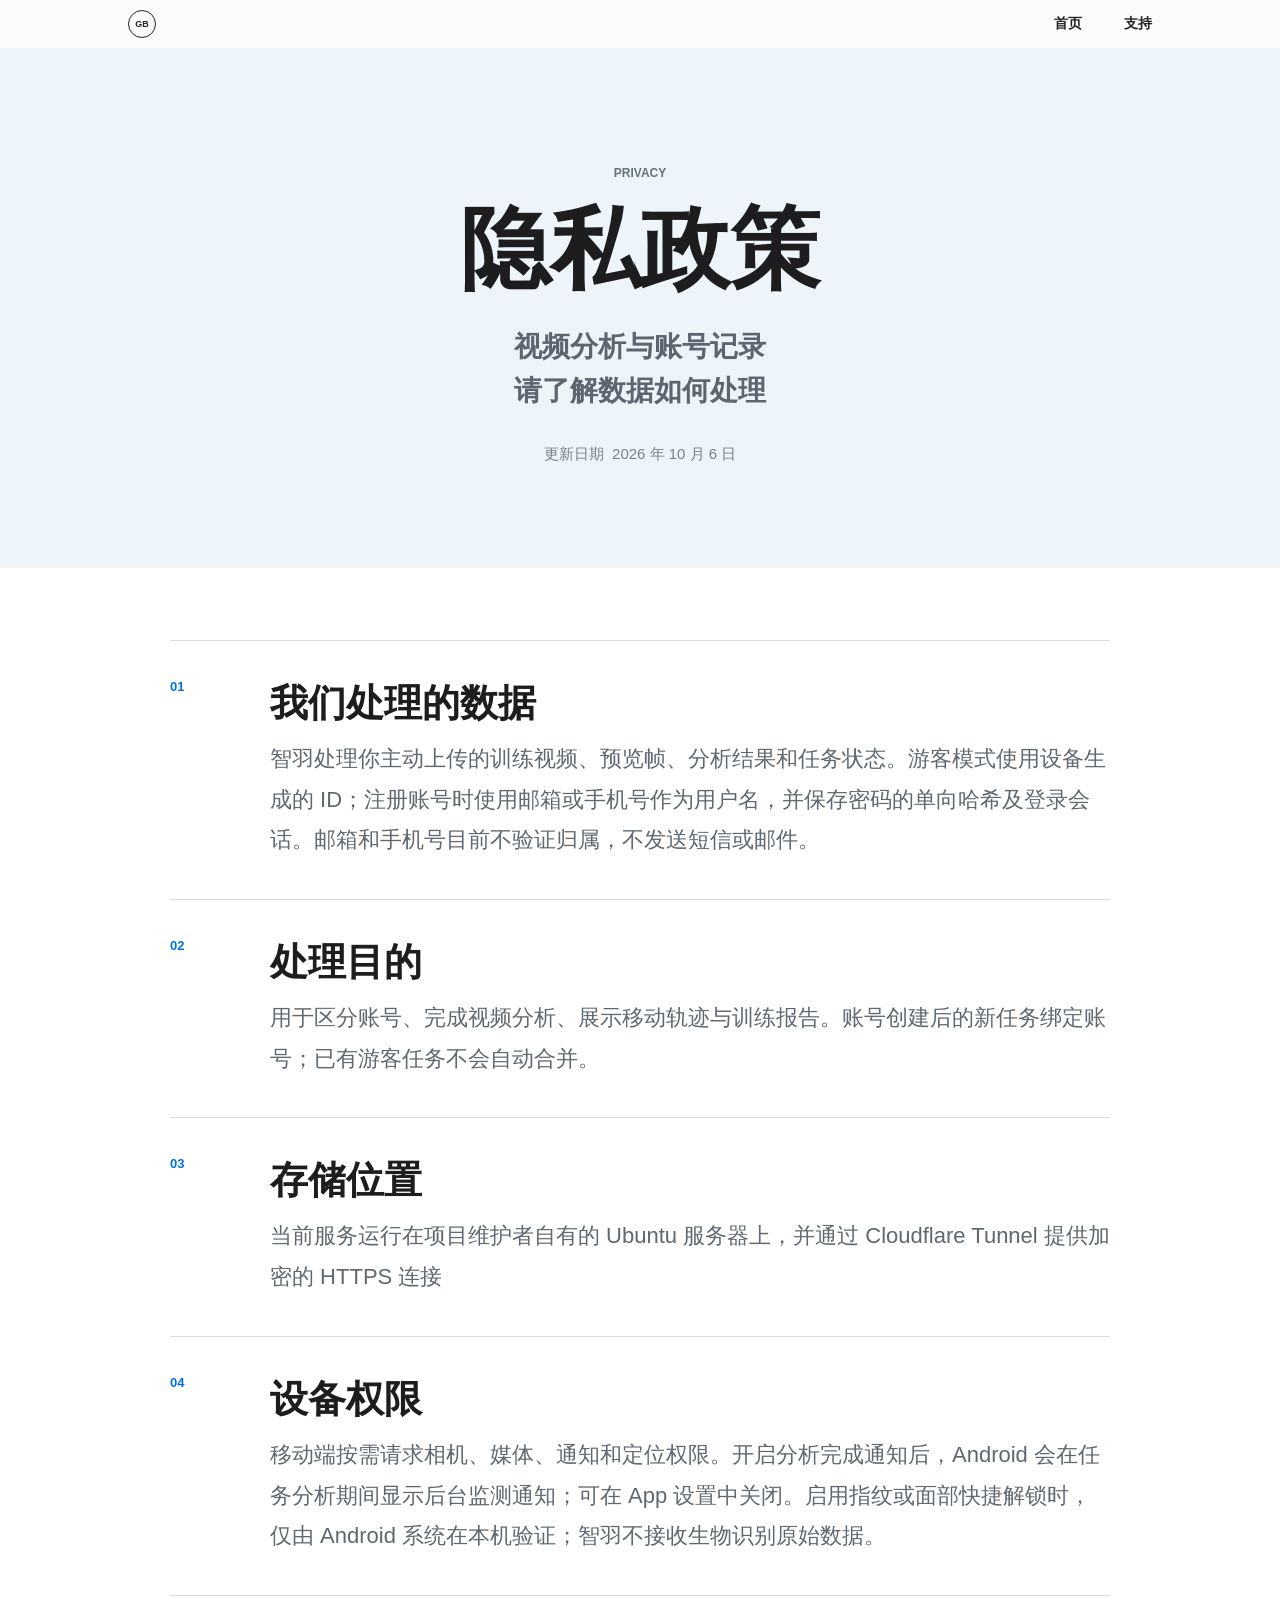
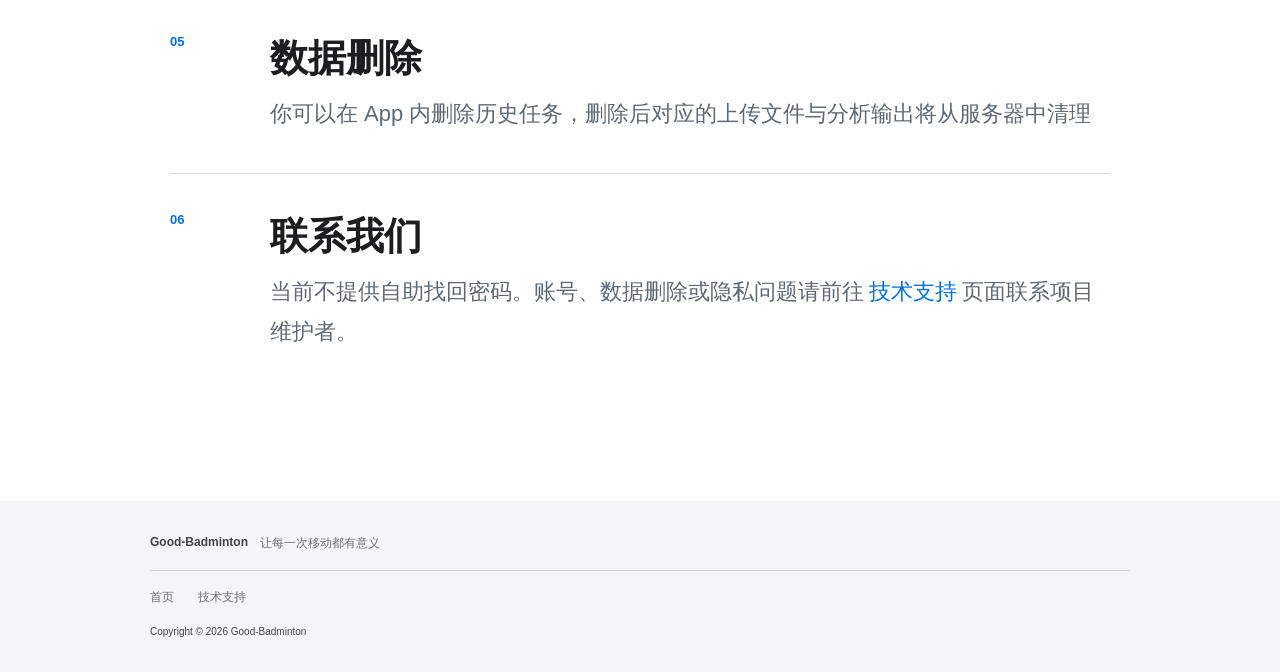
==== commit b0be18ac: "docs(website): refresh current app and Android notification copy" ====
--- a/website/privacy.html
+++ b/website/privacy.html
@@ -17,17 +17,17 @@
       <section class="legal-hero">
         <p class="legal-label">PRIVACY</p>
         <h1>隐私政策</h1>
-        <p class="legal-intro">你的训练属于你<br />我们只处理完成分析所必需的数据</p>
-        <p class="updated">更新日期&nbsp;&nbsp;2026 年 7 月 11 日</p>
+        <p class="legal-intro">视频分析与账号记录<br />请了解数据如何处理</p>
+        <p class="updated">更新日期&nbsp;&nbsp;2026 年 10 月 6 日</p>
       </section>
 
       <div class="legal-content">
-        <section><span>01</span><div><h2>我们处理的数据</h2><p>Good-Badminton 会处理你主动上传的羽毛球训练视频、预览帧、分析结果、任务状态，以及设备生成的游客用户 ID</p></div></section>
-        <section><span>02</span><div><h2>处理目的</h2><p>这些数据仅用于完成视频分析、生成球员移动轨迹、训练报告、分析视频与精彩集锦</p></div></section>
+        <section><span>01</span><div><h2>我们处理的数据</h2><p>智羽处理你主动上传的训练视频、预览帧、分析结果和任务状态。游客模式使用设备生成的 ID；注册账号时使用邮箱或手机号作为用户名，并保存密码的单向哈希及登录会话。邮箱和手机号目前不验证归属，不发送短信或邮件。</p></div></section>
+        <section><span>02</span><div><h2>处理目的</h2><p>用于区分账号、完成视频分析、展示移动轨迹与训练报告。账号创建后的新任务绑定账号；已有游客任务不会自动合并。</p></div></section>
         <section><span>03</span><div><h2>存储位置</h2><p>当前服务运行在项目维护者自有的 Ubuntu 服务器上，并通过 Cloudflare Tunnel 提供加密的 HTTPS 连接</p></div></section>
-        <section><span>04</span><div><h2>设备权限</h2><p>移动端会请求相册或文件访问权限，用于选择训练视频，以及将分析视频和精彩集锦保存到系统相册</p></div></section>
+        <section><span>04</span><div><h2>设备权限</h2><p>移动端按需请求相机、媒体、通知和定位权限。开启分析完成通知后，Android 会在任务分析期间显示后台监测通知；可在 App 设置中关闭。启用指纹或面部快捷解锁时，仅由 Android 系统在本机验证；智羽不接收生物识别原始数据。</p></div></section>
         <section><span>05</span><div><h2>数据删除</h2><p>你可以在 App 内删除历史任务，删除后对应的上传文件与分析输出将从服务器中清理</p></div></section>
-        <section><span>06</span><div><h2>联系我们</h2><p>如需删除数据或反馈隐私问题，请前往<a href="./support.html">技术支持</a>页面联系项目维护者</p></div></section>
+        <section><span>06</span><div><h2>联系我们</h2><p>当前不提供自助找回密码。账号、数据删除或隐私问题请前往<a href="./support.html">技术支持</a>页面联系项目维护者。</p></div></section>
       </div>
     </main>
 
--- a/website/landing-apple.css
+++ b/website/landing-apple.css
@@ -87,19 +87,13 @@
 .legal-content h2, .support-grid h2, .support-closing h2 { margin: 0; font-size: clamp(28px, 3vw, 40px); line-height: 1.25; }
 .legal-content p, .support-grid p { margin: 12px 0 0; color: #5f6871; font-size: clamp(18px, 1.8vw, 22px); line-height: 1.85; }
 .legal-content p a { margin: 0 5px; color: var(--blue); text-decoration: none; }
+.support-grid p a { color: var(--blue); text-decoration: none; overflow-wrap: anywhere; }
+.support-grid p a:hover { text-decoration: underline; }
 .support-hero { min-height: 580px; background: radial-gradient(circle at 50% 110%, #d7ebfa, #edf5fb 52%, #f7fafc); }
-.status-link { display: flex; align-items: center; gap: 12px; min-width: min(360px, calc(100vw - 48px)); margin-top: 36px; padding: 15px 20px; border: 1px solid #ccd7df; border-radius: 8px; background: rgba(255,255,255,.65); font-size: 18px; font-weight: 600; text-decoration: none; }
-.status-link i { width: 9px; height: 9px; border-radius: 50%; background: #30b45a; box-shadow: 0 0 0 5px rgba(48,180,90,.12); }
-.status-link.offline i { background: #d24a43; box-shadow: 0 0 0 5px rgba(210,74,67,.12); }
-.status-link b { margin-left: auto; color: var(--blue); font-family: Arial, sans-serif; font-size: 24px; }
 .support-grid { width: min(1120px, calc(100% - 48px)); display: grid; grid-template-columns: repeat(2, minmax(0, 1fr)); margin: 0 auto; padding: 80px 0; }
 .support-grid article { min-height: 290px; padding: 36px 42px; border-top: 1px solid #d8dce0; }
 .support-grid article:nth-child(odd) { border-right: 1px solid #d8dce0; }
 .support-grid h2 { margin-top: 30px; }
-.support-closing { padding: 100px 24px 110px; background: #05080b; color: #f5f5f7; text-align: center; }
-.support-closing p { margin: 0 0 12px; color: #9fb5c5; font-size: 21px; }
-.support-closing h2 { font-size: clamp(44px, 6vw, 76px); }
-.support-closing a { display: inline-block; margin-top: 26px; color: var(--blue-bright); font-size: 20px; text-decoration: none; }
 @media (max-width: 600px) {
   .legal-hero, .support-hero { min-height: 470px; padding: 68px 20px 58px; }
   .legal-hero h1 { font-size: 54px; }
@@ -112,5 +106,4 @@
   .support-grid article { min-height: 0; padding: 30px 0; }
   .support-grid article:nth-child(odd) { border-right: 0; }
   .support-grid h2 { margin-top: 18px; }
-  .support-closing { padding: 78px 20px 84px; }
 }
